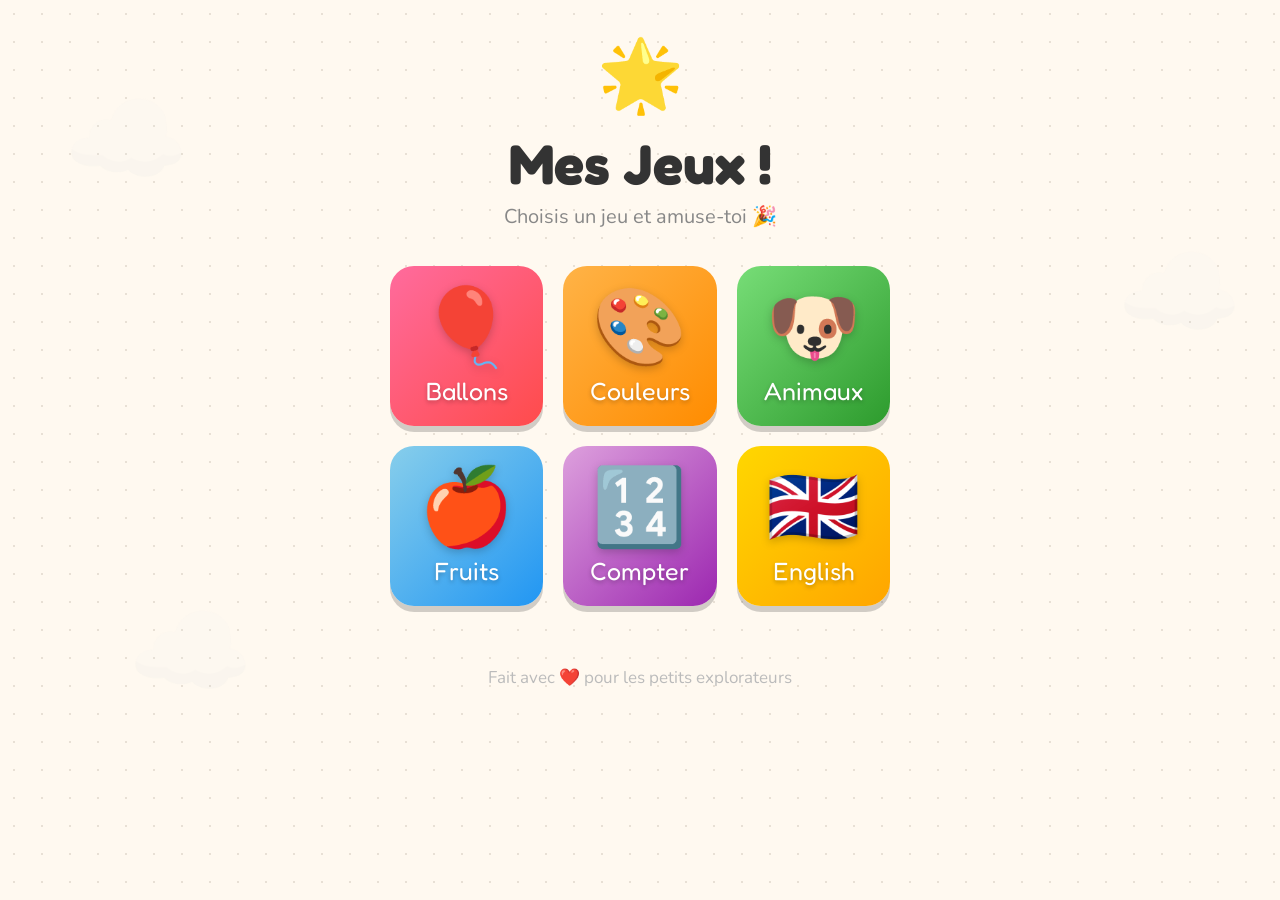
==== index.html @ 3a07f185 "Upload du jeu" ====
<!DOCTYPE html>
<html lang="fr">
<head>
  <meta charset="UTF-8" />
  <!-- Viewport mobile-first obligatoire -->
  <meta name="viewport" content="width=device-width, initial-scale=1.0, user-scalable=no" />
  <meta name="description" content="Mini-jeux éducatifs et amusants pour les enfants de 3 à 5 ans." />
  <title>🎮 Jeux pour enfants</title>
  <link rel="stylesheet" href="style.css" />
  <style>
    /* Styles spécifiques à la page d'accueil */
    body { background-color: #FFF9F0; }
  </style>
</head>
<body>

  <!-- Nuages décoratifs en arrière-plan -->
  <span class="cloud">☁️</span>
  <span class="cloud">☁️</span>
  <span class="cloud">☁️</span>

  <!-- En-tête principal -->
  <header class="home-header">
    <span class="logo" aria-hidden="true">🌟</span>
    <h1>Mes Jeux !</h1>
    <p>Choisis un jeu et amuse-toi 🎉</p>
  </header>

  <!-- Grille des 6 jeux -->
  <main>
    <div class="games-grid" role="list">

      <!-- Jeu 1 : Ballons -->
      <a href="jeu-ballons.html"
         class="game-card"
         role="listitem"
         aria-label="Jeu Ballons à éclater">
        <span class="card-emoji" aria-hidden="true">🎈</span>
        <span class="card-label">Ballons</span>
      </a>

      <!-- Jeu 2 : Couleurs -->
      <a href="jeu-couleurs.html"
         class="game-card"
         role="listitem"
         aria-label="Jeu Trouver la bonne couleur">
        <span class="card-emoji" aria-hidden="true">🎨</span>
        <span class="card-label">Couleurs</span>
      </a>

      <!-- Jeu 3 : Animaux -->
      <a href="jeu-animaux.html"
         class="game-card"
         role="listitem"
         aria-label="Jeu Cliquer sur le bon animal">
        <span class="card-emoji" aria-hidden="true">🐶</span>
        <span class="card-label">Animaux</span>
      </a>

      <!-- Jeu 4 : Fruits -->
      <a href="jeu-fruits.html"
         class="game-card"
         role="listitem"
         aria-label="Jeu Attraper les fruits">
        <span class="card-emoji" aria-hidden="true">🍎</span>
        <span class="card-label">Fruits</span>
      </a>

      <!-- Jeu 5 : Compter -->
      <a href="jeu-nombres.html"
         class="game-card"
         role="listitem"
         aria-label="Jeu Compter les objets">
        <span class="card-emoji" aria-hidden="true">🔢</span>
        <span class="card-label">Compter</span>
      </a>

      <!-- Jeu 6 : Anglais -->
      <a href="jeu-anglais.html"
         class="game-card"
         role="listitem"
         aria-label="Mini-jeu pour apprendre l'anglais">
        <span class="card-emoji" aria-hidden="true">🇬🇧</span>
        <span class="card-label">English</span>
      </a>

    </div><!-- /.games-grid -->
  </main>

  <!-- Petit pied de page -->
  <footer style="text-align:center; padding:12px; color:#bbb; font-size:.85rem;">
    Fait avec ❤️ pour les petits explorateurs
  </footer>

  <script>
    // Animation d'entrée légèrement décalée pour chaque carte
    document.querySelectorAll('.game-card').forEach((card, i) => {
      card.style.animationDelay = `${i * 0.08}s`;
    });
  </script>

</body>
</html>
---- style.css ----
/* ============================================================
   style.css — Feuille de style commune
   Site de mini-jeux éducatifs pour enfants 3-5 ans
   Design : mobile-first, coloré, amusant
   ============================================================ */

/* --- Importation de la police arrondie Google Fonts --- */
@import url('https://fonts.googleapis.com/css2?family=Fredoka+One&family=Nunito:wght@400;700;900&display=swap');

/* ---- Variables CSS globales ---- */
:root {
  --col-red:     #FF4B4B;
  --col-orange:  #FF8C00;
  --col-yellow:  #FFD700;
  --col-green:   #4CAF50;
  --col-blue:    #2196F3;
  --col-purple:  #9C27B0;
  --col-pink:    #FF69B4;
  --col-teal:    #00BCD4;

  --bg-main:     #FFF9F0;
  --shadow:      0 6px 0 rgba(0,0,0,.18);
  --radius:      20px;
  --radius-btn:  50px;

  /* Taille de police de base (mobile) */
  font-size: 18px;
}

/* ---- Reset minimal ---- */
*, *::before, *::after {
  box-sizing: border-box;
  margin: 0;
  padding: 0;
  -webkit-tap-highlight-color: transparent; /* supprime le flash bleu sur mobile */
}

body {
  font-family: 'Nunito', sans-serif;
  background-color: var(--bg-main);
  min-height: 100vh;
  overflow-x: hidden;
  /* Fond avec motif de points subtils */
  background-image: radial-gradient(circle, #e8e0d5 1px, transparent 1px);
  background-size: 28px 28px;
}

/* ---- Barre de navigation (bouton maison) ---- */
.nav-bar {
  display: flex;
  align-items: center;
  padding: 12px 16px;
  background: white;
  box-shadow: 0 3px 10px rgba(0,0,0,.1);
  position: sticky;
  top: 0;
  z-index: 100;
}

.btn-home {
  display: inline-flex;
  align-items: center;
  justify-content: center;
  background: var(--col-orange);
  color: white;
  border: none;
  border-radius: var(--radius-btn);
  padding: 12px 22px;
  font-size: 1.4rem;
  font-family: 'Fredoka One', cursive;
  text-decoration: none;
  box-shadow: var(--shadow);
  cursor: pointer;
  transition: transform .15s, box-shadow .15s;
  /* Zone de clic large pour les petits doigts */
  min-width: 60px;
  min-height: 60px;
  gap: 8px;
}

.btn-home:active {
  transform: translateY(4px);
  box-shadow: 0 2px 0 rgba(0,0,0,.18);
}

.nav-title {
  font-family: 'Fredoka One', cursive;
  font-size: 1.3rem;
  margin-left: 14px;
  color: #444;
}

/* ---- Titre principal d'une page de jeu ---- */
.game-title {
  font-family: 'Fredoka One', cursive;
  font-size: 2rem;
  text-align: center;
  margin: 18px 12px 8px;
  color: #333;
  text-shadow: 2px 2px 0 rgba(0,0,0,.1);
}

/* ---- Score / compteur générique ---- */
.score-bar {
  display: flex;
  justify-content: center;
  gap: 20px;
  padding: 8px 16px;
  font-family: 'Fredoka One', cursive;
  font-size: 1.3rem;
  color: #555;
}

.score-bar span {
  background: white;
  border-radius: var(--radius);
  padding: 6px 18px;
  box-shadow: 0 3px 6px rgba(0,0,0,.1);
}

/* ---- Bouton d'action générique ---- */
.btn-action {
  display: inline-flex;
  align-items: center;
  justify-content: center;
  background: var(--col-green);
  color: white;
  border: none;
  border-radius: var(--radius-btn);
  padding: 16px 36px;
  font-size: 1.4rem;
  font-family: 'Fredoka One', cursive;
  cursor: pointer;
  box-shadow: var(--shadow);
  transition: transform .15s, box-shadow .15s;
  min-height: 64px;
}

.btn-action:active {
  transform: translateY(4px);
  box-shadow: 0 2px 0 rgba(0,0,0,.18);
}

/* ---- Zone de jeu centrale ---- */
.game-area {
  max-width: 600px;
  margin: 0 auto;
  padding: 12px 16px 32px;
}

/* ---- Feedback (bravo / essaie encore) ---- */
.feedback {
  text-align: center;
  font-family: 'Fredoka One', cursive;
  font-size: 2rem;
  min-height: 56px;
  padding: 8px;
  transition: opacity .3s;
}

.feedback.correct { color: var(--col-green); }
.feedback.wrong   { color: var(--col-red);   }

/* ---- Animation bounce générique ---- */
@keyframes bounce {
  0%, 100% { transform: translateY(0);    }
  40%       { transform: translateY(-14px); }
  60%       { transform: translateY(-7px);  }
}

@keyframes pop {
  0%   { transform: scale(1);   }
  50%  { transform: scale(1.35);}
  100% { transform: scale(0) rotate(20deg); opacity: 0; }
}

@keyframes wiggle {
  0%, 100% { transform: rotate(0deg);   }
  25%       { transform: rotate(-8deg);  }
  75%       { transform: rotate(8deg);   }
}

@keyframes fadeIn {
  from { opacity: 0; transform: translateY(20px); }
  to   { opacity: 1; transform: translateY(0);    }
}

@keyframes star-pulse {
  0%, 100% { transform: scale(1) rotate(0deg);   }
  50%       { transform: scale(1.4) rotate(15deg);}
}

/* ---- Overlay de résultat ---- */
.overlay {
  display: none;
  position: fixed;
  inset: 0;
  background: rgba(0,0,0,.5);
  z-index: 200;
  align-items: center;
  justify-content: center;
}

.overlay.show {
  display: flex;
  animation: fadeIn .3s ease;
}

.overlay-box {
  background: white;
  border-radius: 30px;
  padding: 36px 40px;
  text-align: center;
  max-width: 340px;
  width: 90%;
  box-shadow: 0 16px 40px rgba(0,0,0,.3);
}

.overlay-box .emoji-big {
  font-size: 4rem;
  display: block;
  margin-bottom: 12px;
  animation: star-pulse 1s infinite;
}

.overlay-box h2 {
  font-family: 'Fredoka One', cursive;
  font-size: 2rem;
  color: #333;
  margin-bottom: 8px;
}

.overlay-box p {
  font-size: 1.1rem;
  color: #666;
  margin-bottom: 24px;
}

/* ============================================================
   PAGE D'ACCUEIL — index.html
   ============================================================ */

.home-header {
  text-align: center;
  padding: 28px 16px 12px;
}

.home-header .logo {
  font-size: 3.5rem;
  display: block;
  animation: bounce 2s infinite;
}

.home-header h1 {
  font-family: 'Fredoka One', cursive;
  font-size: 2.2rem;
  color: #333;
  line-height: 1.2;
  margin-top: 6px;
}

.home-header p {
  font-size: 1rem;
  color: #888;
  margin-top: 6px;
}

/* Grille de jeux */
.games-grid {
  display: grid;
  grid-template-columns: repeat(2, 1fr);
  gap: 16px;
  padding: 18px 16px 40px;
  max-width: 540px;
  margin: 0 auto;
}

/* Carte de jeu */
.game-card {
  display: flex;
  flex-direction: column;
  align-items: center;
  justify-content: center;
  text-decoration: none;
  border-radius: 24px;
  padding: 24px 12px 20px;
  min-height: 150px;
  box-shadow: var(--shadow);
  transition: transform .15s, box-shadow .15s;
  animation: fadeIn .5s ease both;
  cursor: pointer;
  border: none;
  font-family: inherit;
}

.game-card:active {
  transform: translateY(5px) scale(.97);
  box-shadow: 0 2px 0 rgba(0,0,0,.18);
}

/* Couleur de chaque carte */
.game-card:nth-child(1) { background: linear-gradient(135deg, #FF6B9D, #FF4B4B); animation-delay: .05s; }
.game-card:nth-child(2) { background: linear-gradient(135deg, #FFB347, #FF8C00); animation-delay: .10s; }
.game-card:nth-child(3) { background: linear-gradient(135deg, #77DD77, #2D9B2D); animation-delay: .15s; }
.game-card:nth-child(4) { background: linear-gradient(135deg, #87CEEB, #2196F3); animation-delay: .20s; }
.game-card:nth-child(5) { background: linear-gradient(135deg, #DDA0DD, #9C27B0); animation-delay: .25s; }
.game-card:nth-child(6) { background: linear-gradient(135deg, #FFD700, #FFA500); animation-delay: .30s; }

.game-card .card-emoji {
  font-size: 3.4rem;
  line-height: 1;
  margin-bottom: 10px;
  filter: drop-shadow(0 3px 4px rgba(0,0,0,.2));
  display: block;
}

.game-card .card-label {
  font-family: 'Fredoka One', cursive;
  font-size: 1.25rem;
  color: white;
  text-shadow: 0 2px 4px rgba(0,0,0,.25);
  text-align: center;
}

/* Nuage décoratif d'arrière-plan */
.cloud {
  position: fixed;
  font-size: 5rem;
  opacity: .08;
  pointer-events: none;
  animation: float 8s ease-in-out infinite;
}
.cloud:nth-child(1) { top: 8%;  left: 5%;  animation-delay: 0s;   }
.cloud:nth-child(2) { top: 25%; right: 3%; animation-delay: 2.5s; }
.cloud:nth-child(3) { bottom: 20%; left: 10%; animation-delay: 5s; }

@keyframes float {
  0%, 100% { transform: translateY(0px);   }
  50%       { transform: translateY(-18px); }
}

/* ============================================================
   Responsive — Tablette & Desktop
   ============================================================ */
@media (min-width: 480px) {
  .games-grid { grid-template-columns: repeat(3, 1fr); }
  .game-card  { min-height: 160px; }
  .game-card .card-emoji { font-size: 3.8rem; }
}

@media (min-width: 768px) {
  :root { font-size: 20px; }
  .home-header h1  { font-size: 2.8rem; }
  .game-title      { font-size: 2.4rem; }
  .games-grid      { gap: 20px; padding: 24px 20px 48px; }
}
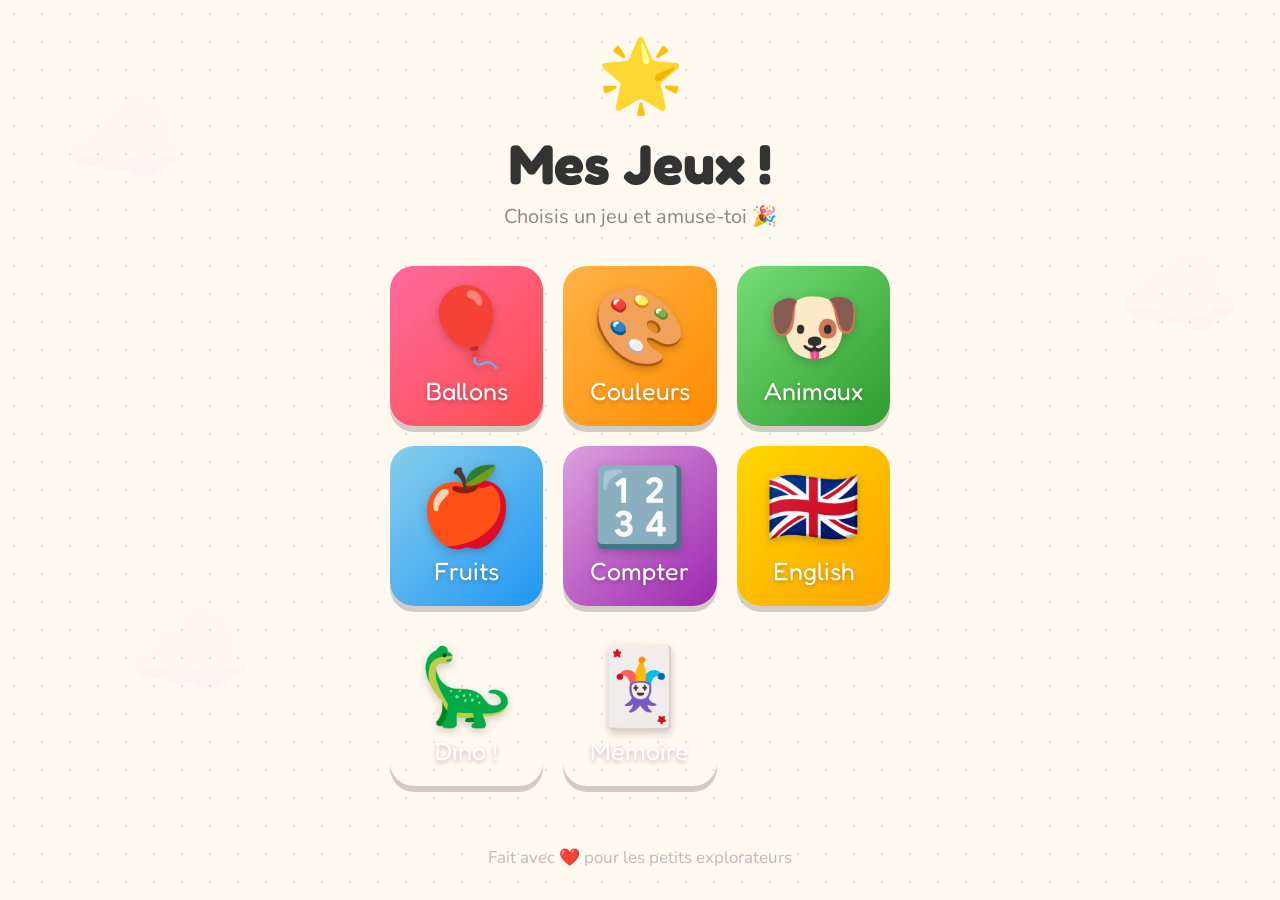
==== commit a45eb041: "Ajout de jeu et fix sound" ====
--- a/index.html
+++ b/index.html
@@ -84,6 +84,24 @@
         <span class="card-label">English</span>
       </a>
 
+      <!-- Jeu 7 : Dinosaure -->
+      <a href="jeu-dinosaure.html"
+         class="game-card"
+         role="listitem"
+         aria-label="Jeu du dinosaure qui saute">
+        <span class="card-emoji" aria-hidden="true">🦕</span>
+        <span class="card-label">Dino !</span>
+      </a>
+
+      <!-- Jeu 8 : Mémoire -->
+      <a href="jeu-memoire.html"
+         class="game-card"
+         role="listitem"
+         aria-label="Jeu de mémoire — trouve les paires">
+        <span class="card-emoji" aria-hidden="true">🃏</span>
+        <span class="card-label">Mémoire</span>
+      </a>
+
     </div><!-- /.games-grid -->
   </main>
 
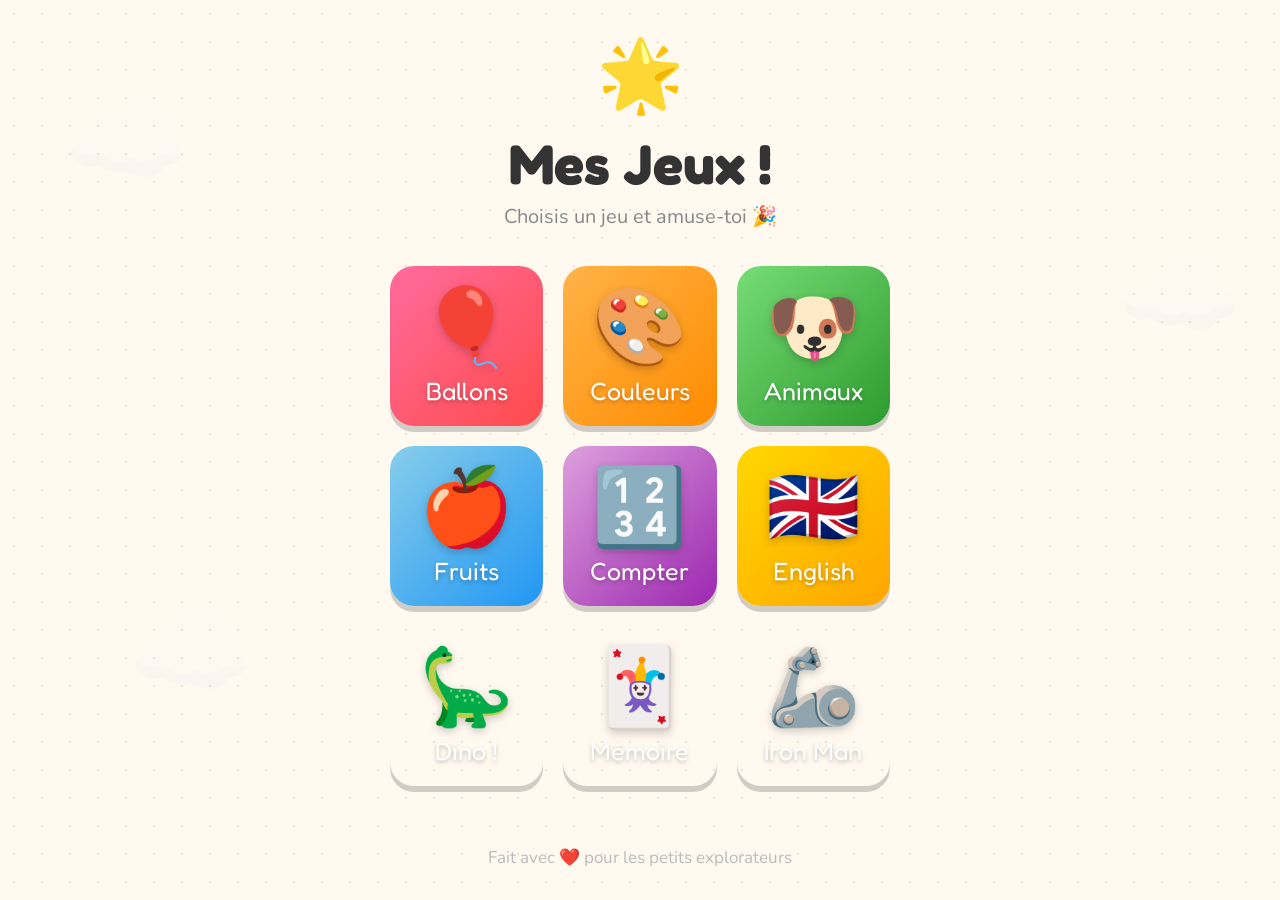
==== commit eda2d7ee: "Ajout de jeu iron man/flappybird et fix sound" ====
--- a/index.html
+++ b/index.html
@@ -102,6 +102,15 @@
         <span class="card-label">Mémoire</span>
       </a>
 
+      <!-- Jeu 9 : Iron Man -->
+      <a href="jeu-ironman.html"
+         class="game-card"
+         role="listitem"
+         aria-label="Jeu Iron Man — vole dans la ville">
+        <span class="card-emoji" aria-hidden="true">🦾</span>
+        <span class="card-label">Iron Man</span>
+      </a>
+
     </div><!-- /.games-grid -->
   </main>
 
